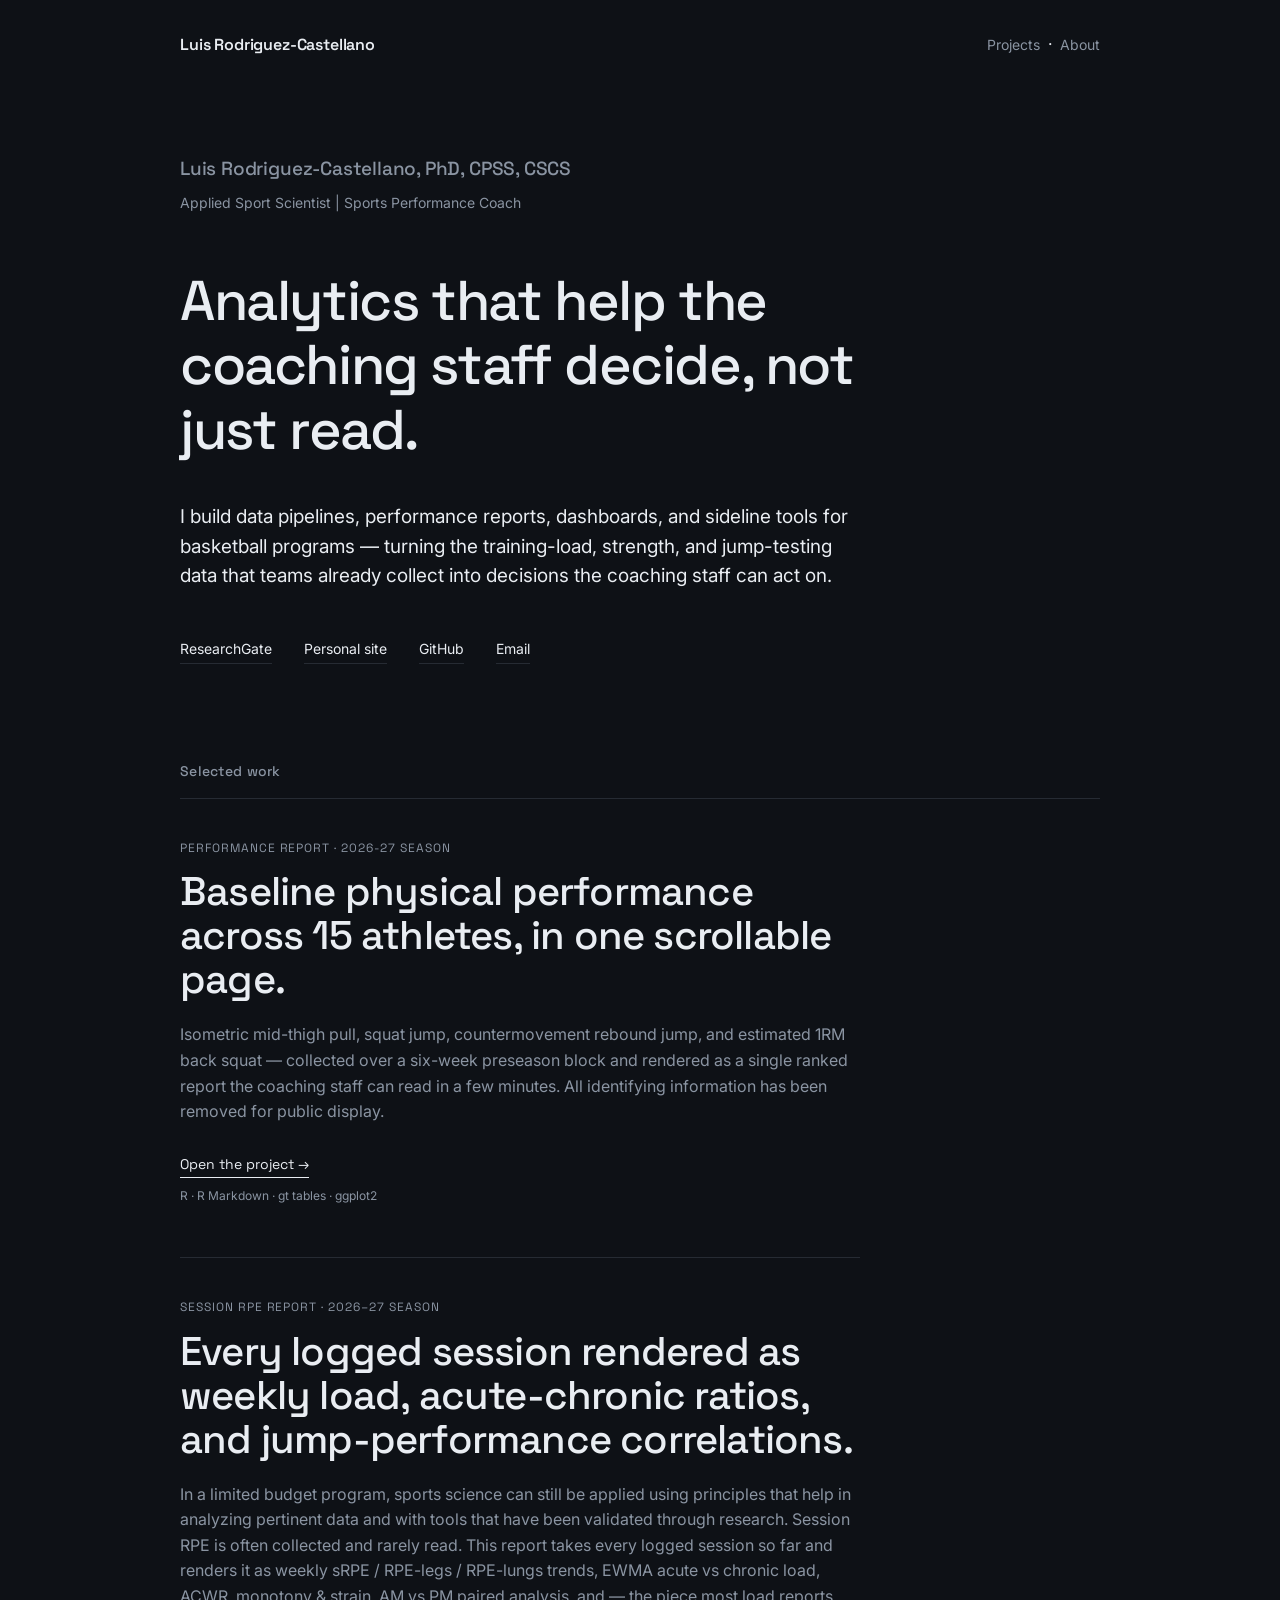
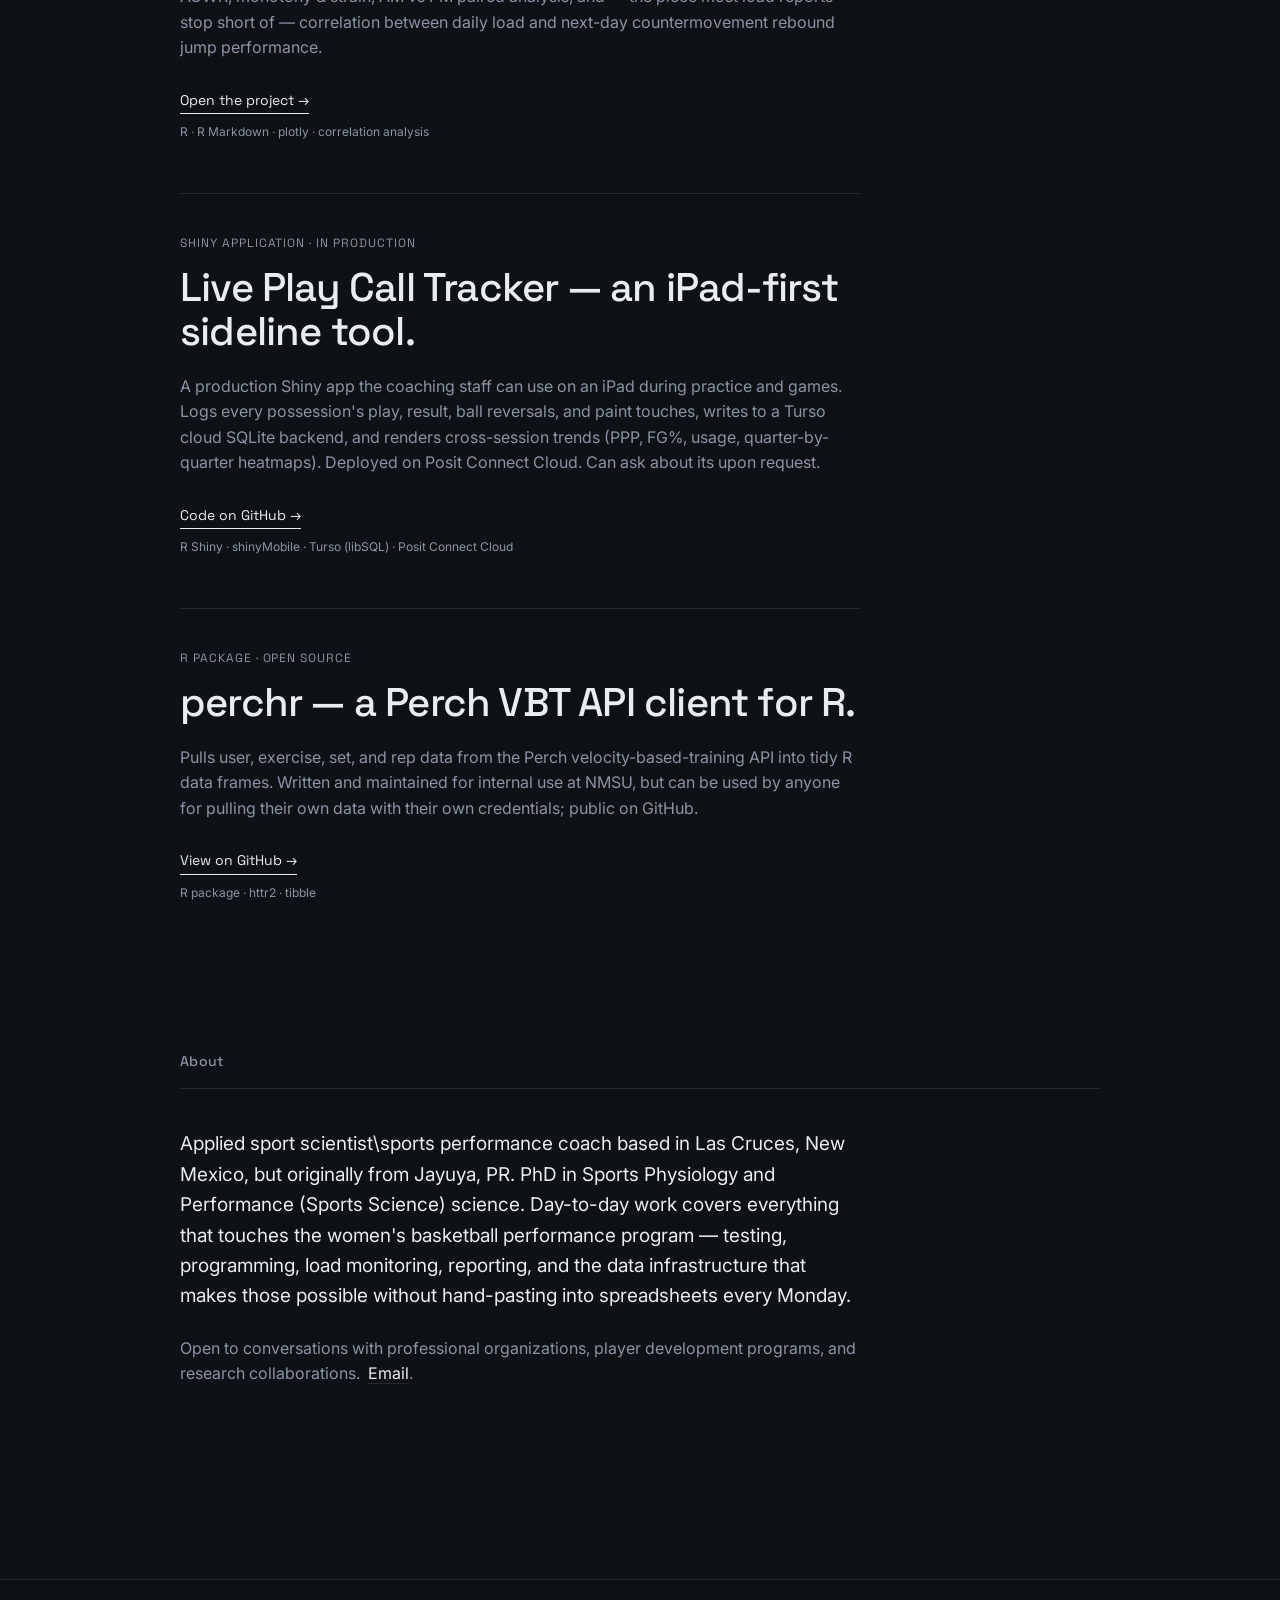
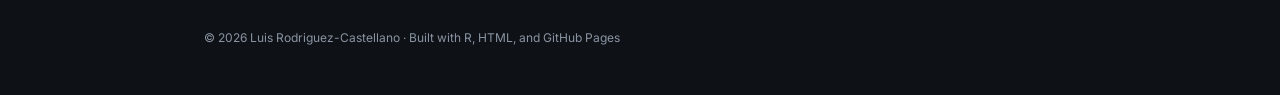
==== index.html @ 2b16f15e "Initial portfolio release" ====
<!DOCTYPE html>
<html lang="en">
<head>
  <meta charset="UTF-8">
  <meta name="viewport" content="width=device-width, initial-scale=1.0">
  <title>Luis Rodriguez-Castellano, PhD, CPSS, CSCS — Applied Sport Scientist | Sports Performance Coach</title>
  <meta name="description" content="Analytics work for basketball programs — performance reporting, training-load pipelines, and sideline decision tools.">
  <link rel="preconnect" href="https://fonts.googleapis.com">
  <link rel="preconnect" href="https://fonts.gstatic.com" crossorigin>
  <link href="https://fonts.googleapis.com/css2?family=Inter:wght@400;500;600&family=Space+Grotesk:wght@400;500;600&display=swap" rel="stylesheet">
  <link rel="stylesheet" href="assets/css/portfolio.css">
</head>
<body>

<header class="container nav">
  <div class="nav-row">
    <a href="/" class="nav-mark">Luis Rodriguez-Castellano</a>
    <nav aria-label="Primary">
      <a href="#projects" class="nav-back">Projects</a>
      &nbsp;·&nbsp;
      <a href="#about" class="nav-back">About</a>
    </nav>
  </div>
</header>

<section class="container hero">
  <h1 class="hero-name">Luis Rodriguez-Castellano, PhD, CPSS, CSCS</h1>
  <p class="hero-role">Applied Sport Scientist | Sports Performance Coach</p>

  <p class="hero-statement">
    Analytics that help the coaching staff decide, not just read.
  </p>

  <p class="hero-lede">
    I build data pipelines, performance reports, dashboards, and sideline tools for
    basketball programs — turning the training-load, strength, and
    jump-testing data that teams already collect into decisions the
    coaching staff can act on.
  </p>

  <div class="hero-meta">
    <a href="https://www.researchgate.net/profile/Luis-Rodriguez-Castellano/research">ResearchGate</a>
    <a href="https://drcoachluisrodriguez.wixsite.com/dr--luis-rodriguez-c">Personal site</a>
    <a href="https://github.com/LuisRodCast">GitHub</a>
    <a href="mailto:drluisrod.perfscience@gmail.com">Email</a>
  </div>
</section>

<section id="projects" class="container body-section">
  <h2 class="section-head">Selected work</h2>

  <article class="project">
    <p class="project-type">Performance Report · 2026-27 Season</p>
    <h3 class="project-title">Baseline physical performance across 15 athletes, in one scrollable page.</h3>
    <p class="project-sub">
      Isometric mid-thigh pull, squat jump, countermovement rebound jump,
      and estimated 1RM back squat — collected over a six-week preseason
      block and rendered as a single ranked report the coaching staff can
      read in a few minutes. All identifying information has been removed
      for public display.
    </p>
    <a href="performance/" class="project-link">Open the project →</a>
    <p class="project-aside">R · R Markdown · gt tables · ggplot2</p>
  </article>

  <article class="project">
    <p class="project-type">Session RPE Report · 2026–27 Season</p>
    <h3 class="project-title">Every logged session rendered as weekly load, acute-chronic ratios, and jump-performance correlations.</h3>
    <p class="project-sub">
      In a limited budget program, sports science can still be applied using 
      principles that help in analyzing pertinent data and with tools that 
      have been validated through research. Session RPE is often collected and 
      rarely read. This report takes every logged session so far and renders it 
      as weekly sRPE / RPE-legs / RPE-lungs trends, EWMA acute vs chronic load, 
      ACWR, monotony & strain, AM vs PM paired analysis, and — the piece most 
      load reports stop short of — correlation between daily load and next-day
      countermovement rebound jump performance.
    </p>
    <a href="srpe/" class="project-link">Open the project →</a>
    <p class="project-aside">R · R Markdown · plotly · correlation analysis</p>
  </article>

  <article class="project">
    <p class="project-type">Shiny Application · In production</p>
    <h3 class="project-title">Live Play Call Tracker — an iPad-first sideline tool.</h3>
    <p class="project-sub">
      A production Shiny app the coaching staff can use on an iPad during
      practice and games. Logs every possession's play, result, ball reversals, and
      paint touches, writes to a Turso cloud SQLite backend, and renders
      cross-session trends (PPP, FG%, usage, quarter-by-quarter heatmaps). Deployed
      on Posit Connect Cloud. Can ask about its upon request. 
    </p>
    <a href="https://github.com/LuisRodCast" class="project-link">Code on GitHub →</a>
    <p class="project-aside">R Shiny · shinyMobile · Turso (libSQL) · Posit Connect Cloud</p>
  </article>

  <article class="project">
    <p class="project-type">R Package · Open source</p>
    <h3 class="project-title">perchr — a Perch VBT API client for R.</h3>
    <p class="project-sub">
      Pulls user, exercise, set, and rep data from the Perch
      velocity-based-training API into tidy R data frames. Written and
      maintained for internal use at NMSU, but can be used by anyone for 
      pulling their own data with their own credentials; public on GitHub.
    </p>
    <a href="https://github.com/LuisRodCast/perchr" class="project-link">View on GitHub →</a>
    <p class="project-aside">R package · httr2 · tibble</p>
  </article>
</section>

<section id="about" class="container body-section">
  <h2 class="section-head">About</h2>

  <div class="col">
    <p style="font-size:var(--fs-lg); line-height:1.6; color:var(--text); margin:0 0 24px 0;">
      Applied sport scientist\sports performance coach based in Las Cruces, New Mexico, 
      but originally from Jayuya, PR. PhD in Sports Physiology and Performance (Sports Science)
      science. Day-to-day work covers everything that touches the women's
      basketball performance program — testing, programming, load
      monitoring, reporting, and the data infrastructure that makes those
      possible without hand-pasting into spreadsheets every Monday.
    </p>
    <p style="color:var(--text-muted); margin:0;">
      Open to conversations with professional organizations, player
      development programs, and research collaborations.
      &nbsp;<a href="mailto:drluisrod.perfscience@gmail.com" style="color:var(--text); border-bottom:1px solid var(--rule); text-decoration:none;">Email</a>.
    </p>
  </div>
</section>

<footer class="site-foot">
  <div class="container">
    <p>© 2026 Luis Rodriguez-Castellano · Built with R, HTML, and GitHub Pages</p>
  </div>
</footer>

</body>
</html>
---- assets/css/portfolio.css ----
/* =========================================================================
   portfolio.css
   Shared styles. Loaded by index.html and every project story page.
   ========================================================================= */

:root {
  --ink:        #0E1116;
  --surface:    #171B22;
  --rule:       #262B33;
  --text:       #E9EDF2;
  --text-muted: #8A94A2;
  --accent:     #FF5B20;

  --radius:     4px;
  --gutter:     24px;
  --max-text:   680px;
  --max-wide:   920px;

  --fs-xs:      12px;
  --fs-sm:      14px;
  --fs-base:    16px;
  --fs-lg:      19px;
  --fs-xl:      28px;
  --fs-2xl:     40px;
  --fs-3xl:     56px;
  --fs-4xl:     72px;
}

@media (max-width: 640px) {
  :root {
    --fs-xl:      22px;
    --fs-2xl:     32px;
    --fs-3xl:     40px;
    --fs-4xl:     48px;
  }
}

/* ---------------------------------------------------------------- Reset */

*, *::before, *::after { box-sizing: border-box; }
html { -webkit-text-size-adjust: 100%; }
body {
  margin: 0;
  padding: 0;
  background: var(--ink);
  color: var(--text);
  font-family: 'Inter', -apple-system, BlinkMacSystemFont, 'Segoe UI', sans-serif;
  font-size: var(--fs-base);
  line-height: 1.6;
  -webkit-font-smoothing: antialiased;
  text-rendering: optimizeLegibility;
}

/* ------------------------------------------------------------- Container */

.container {
  max-width: var(--max-wide);
  margin: 0 auto;
  padding: 0 var(--gutter);
}

.col {
  max-width: var(--max-text);
}

/* --------------------------------------------------------------- Nav bar */

.nav {
  padding: 32px 0 64px 0;
}
.nav-row {
  display: flex;
  align-items: baseline;
  justify-content: space-between;
  gap: 24px;
  flex-wrap: wrap;
}
.nav-mark {
  font-family: 'Space Grotesk', sans-serif;
  font-weight: 600;
  font-size: var(--fs-base);
  letter-spacing: -0.01em;
  color: var(--text);
  text-decoration: none;
}
.nav-mark:hover { color: var(--accent); }
.nav-back {
  font-size: var(--fs-sm);
  color: var(--text-muted);
  text-decoration: none;
}
.nav-back:hover { color: var(--text); }

/* ----------------------------------------------------------------- Hero */

.hero {
  padding: 32px 0 96px 0;
}

h1.hero-name {
  font-family: 'Space Grotesk', sans-serif;
  font-weight: 500;
  font-size: var(--fs-lg);
  letter-spacing: -0.01em;
  color: var(--text-muted);
  margin: 0 0 8px 0;
}

p.hero-role {
  font-size: var(--fs-sm);
  color: var(--text-muted);
  margin: 0 0 56px 0;
  line-height: 1.5;
}

.hero-statement {
  font-family: 'Space Grotesk', sans-serif;
  font-weight: 500;
  font-size: var(--fs-3xl);
  line-height: 1.15;
  letter-spacing: -0.025em;
  color: var(--text);
  margin: 0 0 40px 0;
  max-width: 20ch;
}

.hero-lede {
  font-size: var(--fs-lg);
  line-height: 1.55;
  color: var(--text);
  max-width: var(--max-text);
  margin: 0 0 48px 0;
}

.hero-meta {
  display: flex;
  gap: 32px;
  flex-wrap: wrap;
  font-size: var(--fs-sm);
  color: var(--text-muted);
}
.hero-meta a {
  color: var(--text);
  text-decoration: none;
  border-bottom: 1px solid var(--rule);
  padding-bottom: 2px;
  transition: border-color 150ms;
}
.hero-meta a:hover {
  border-bottom-color: var(--text);
}

/* ------------------------------------------------------------- Sections */

section.body-section {
  padding: 0 0 96px 0;
}

h2.section-head {
  font-family: 'Space Grotesk', sans-serif;
  font-weight: 500;
  font-size: var(--fs-sm);
  letter-spacing: 0.02em;
  color: var(--text-muted);
  margin: 0 0 40px 0;
  padding-bottom: 16px;
  border-bottom: 1px solid var(--rule);
}

/* ------------------------------------------------------------ Project list */

/* Projects are article-sections, not cards. Separated by hairline rules. */
.project {
  padding: 40px 0;
  border-top: 1px solid var(--rule);
  max-width: var(--max-text);
}
.project:first-of-type { border-top: none; padding-top: 0; }

.project-type {
  font-family: 'Space Grotesk', sans-serif;
  font-size: var(--fs-xs);
  letter-spacing: 0.08em;
  text-transform: uppercase;
  color: var(--text-muted);
  margin: 0 0 12px 0;
}

h3.project-title {
  font-family: 'Space Grotesk', sans-serif;
  font-weight: 500;
  font-size: var(--fs-2xl);
  letter-spacing: -0.02em;
  line-height: 1.1;
  color: var(--text);
  margin: 0 0 20px 0;
}

.project-sub {
  font-size: var(--fs-base);
  color: var(--text-muted);
  margin: 0 0 20px 0;
  line-height: 1.6;
}

.project-link {
  display: inline-block;
  font-family: 'Space Grotesk', sans-serif;
  font-size: var(--fs-sm);
  color: var(--text);
  text-decoration: none;
  margin-top: 8px;
  padding-bottom: 2px;
  border-bottom: 1px solid var(--text);
  transition: color 150ms;
}
.project-link:hover { color: var(--accent); border-bottom-color: var(--accent); }

.project-aside {
  font-size: var(--fs-xs);
  color: var(--text-muted);
  margin-top: 8px;
}

/* --------------------------------------------------------- Story page body */

.story-eyebrow {
  font-family: 'Space Grotesk', sans-serif;
  font-size: var(--fs-xs);
  letter-spacing: 0.08em;
  text-transform: uppercase;
  color: var(--text-muted);
  margin: 0 0 20px 0;
}

h1.story-head {
  font-family: 'Space Grotesk', sans-serif;
  font-weight: 500;
  font-size: var(--fs-3xl);
  letter-spacing: -0.025em;
  line-height: 1.1;
  color: var(--text);
  margin: 0 0 32px 0;
  max-width: 18ch;
}

.story-lede {
  font-size: var(--fs-lg);
  line-height: 1.55;
  color: var(--text);
  max-width: var(--max-text);
  margin: 0 0 56px 0;
}

.story-body h2 {
  font-family: 'Space Grotesk', sans-serif;
  font-weight: 500;
  font-size: var(--fs-sm);
  letter-spacing: 0.02em;
  color: var(--text-muted);
  margin: 48px 0 16px 0;
}

.story-body p {
  font-size: var(--fs-base);
  color: var(--text);
  margin: 0 0 20px 0;
  max-width: var(--max-text);
  line-height: 1.7;
}

.story-body ul {
  list-style: none;
  padding: 0;
  margin: 0 0 20px 0;
  max-width: var(--max-text);
  border-top: 1px solid var(--rule);
}
.story-body ul li {
  padding: 14px 0;
  border-bottom: 1px solid var(--rule);
  font-size: var(--fs-base);
  color: var(--text);
  display: flex;
  gap: 20px;
}
.story-body ul li strong {
  font-family: 'Space Grotesk', sans-serif;
  font-weight: 500;
  color: var(--text);
  min-width: 180px;
  flex-shrink: 0;
}
.story-body ul li span {
  color: var(--text-muted);
}

/* ------------------------------------------------------------------ CTA */

/* The one color moment per page. */
.cta-row {
  margin: 72px 0 0 0;
  display: flex;
  flex-direction: column;
  gap: 16px;
  align-items: flex-start;
}

a.cta {
  display: inline-flex;
  align-items: center;
  gap: 16px;
  padding: 20px 28px;
  background: var(--accent);
  color: #0E1116;
  text-decoration: none;
  font-family: 'Space Grotesk', sans-serif;
  font-weight: 600;
  font-size: var(--fs-base);
  letter-spacing: -0.005em;
  border-radius: var(--radius);
  transition: transform 150ms, box-shadow 150ms;
}
a.cta:hover {
  transform: translateY(-1px);
  box-shadow: 0 8px 24px rgba(255, 91, 32, 0.25);
}
a.cta .cta-caret {
  font-family: 'Space Grotesk', sans-serif;
  font-weight: 400;
}

.cta-note {
  font-size: var(--fs-xs);
  color: var(--text-muted);
}

/* ------------------------------------------------------------------- Foot */

footer.site-foot {
  border-top: 1px solid var(--rule);
  padding: 48px 0;
  margin-top: 96px;
}
footer.site-foot p {
  font-size: var(--fs-xs);
  color: var(--text-muted);
  margin: 0;
}

/* ----------------------------------------------------- Reduced motion */

@media (prefers-reduced-motion: reduce) {
  * { transition: none !important; }
  a.cta:hover { transform: none; }
}

/* ------------------------------------------------- Focus (keyboard a11y) */

a:focus-visible, button:focus-visible {
  outline: 2px solid var(--accent);
  outline-offset: 4px;
}
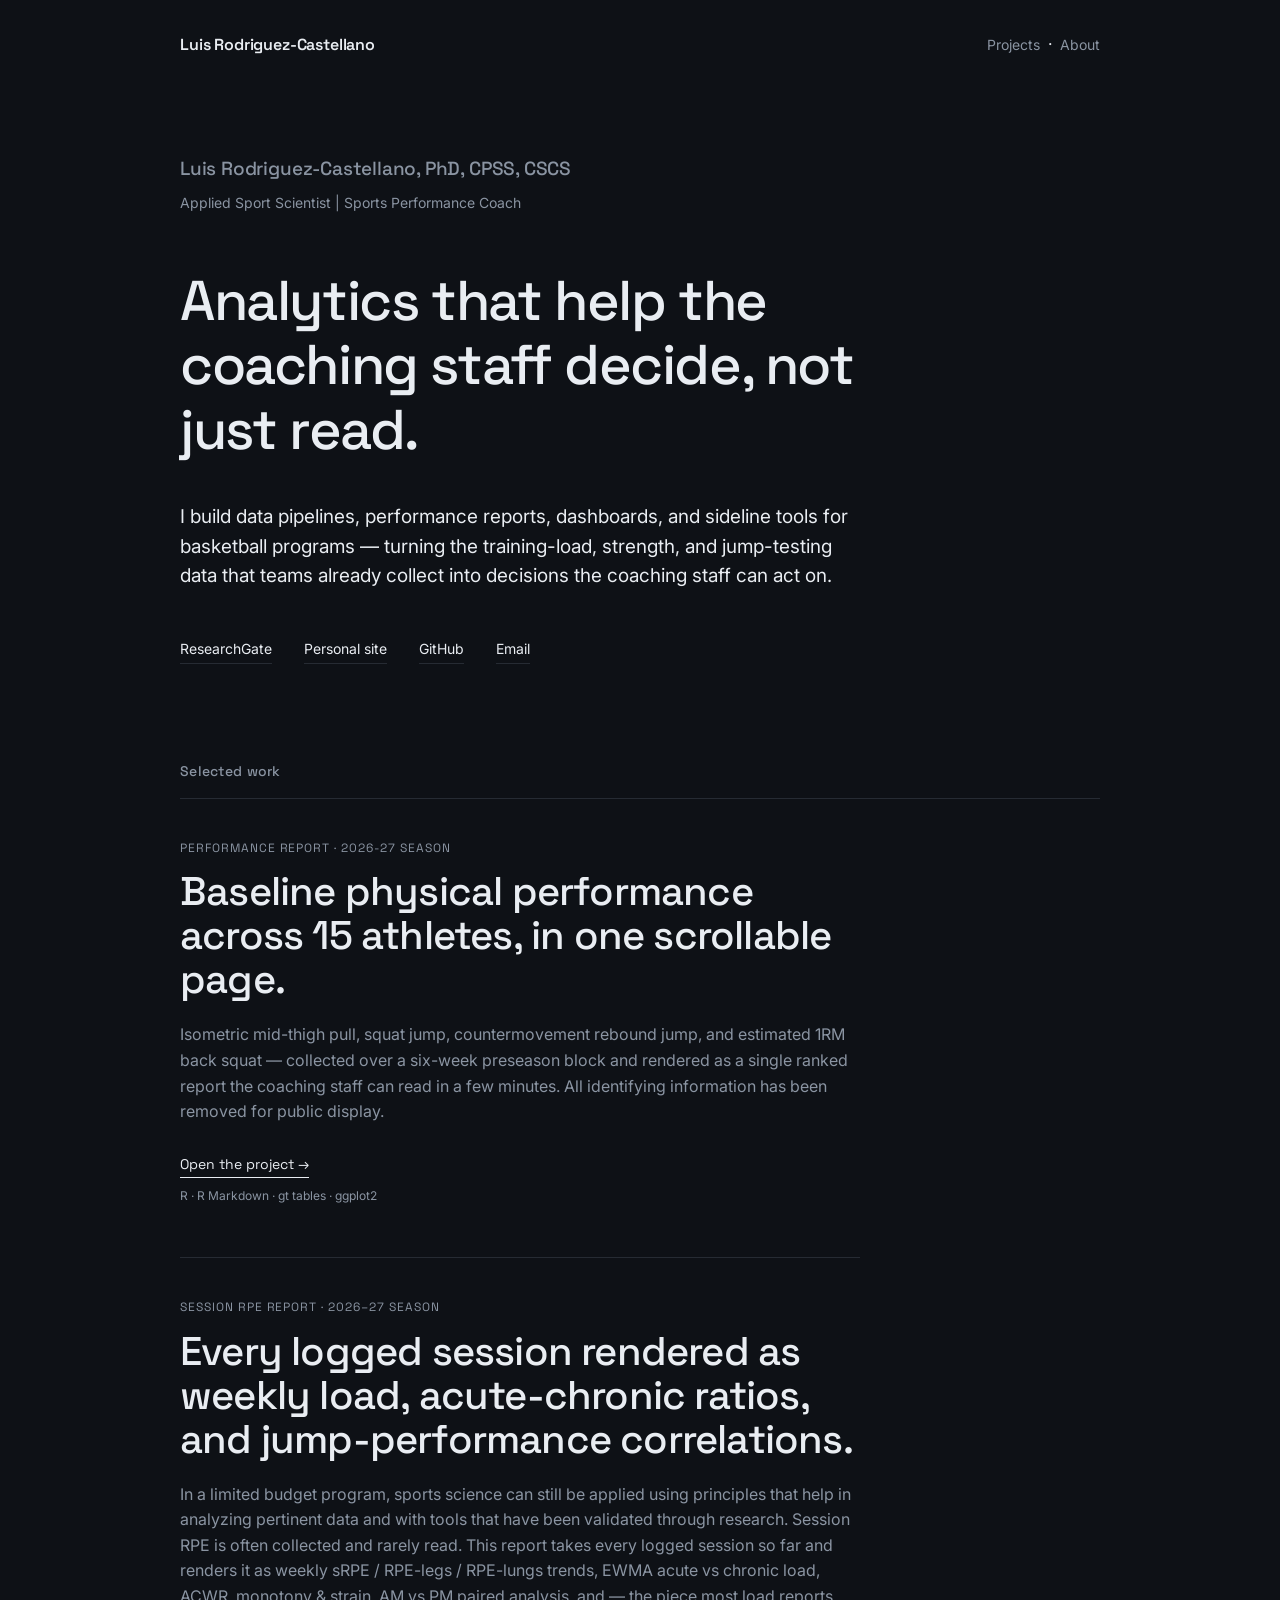
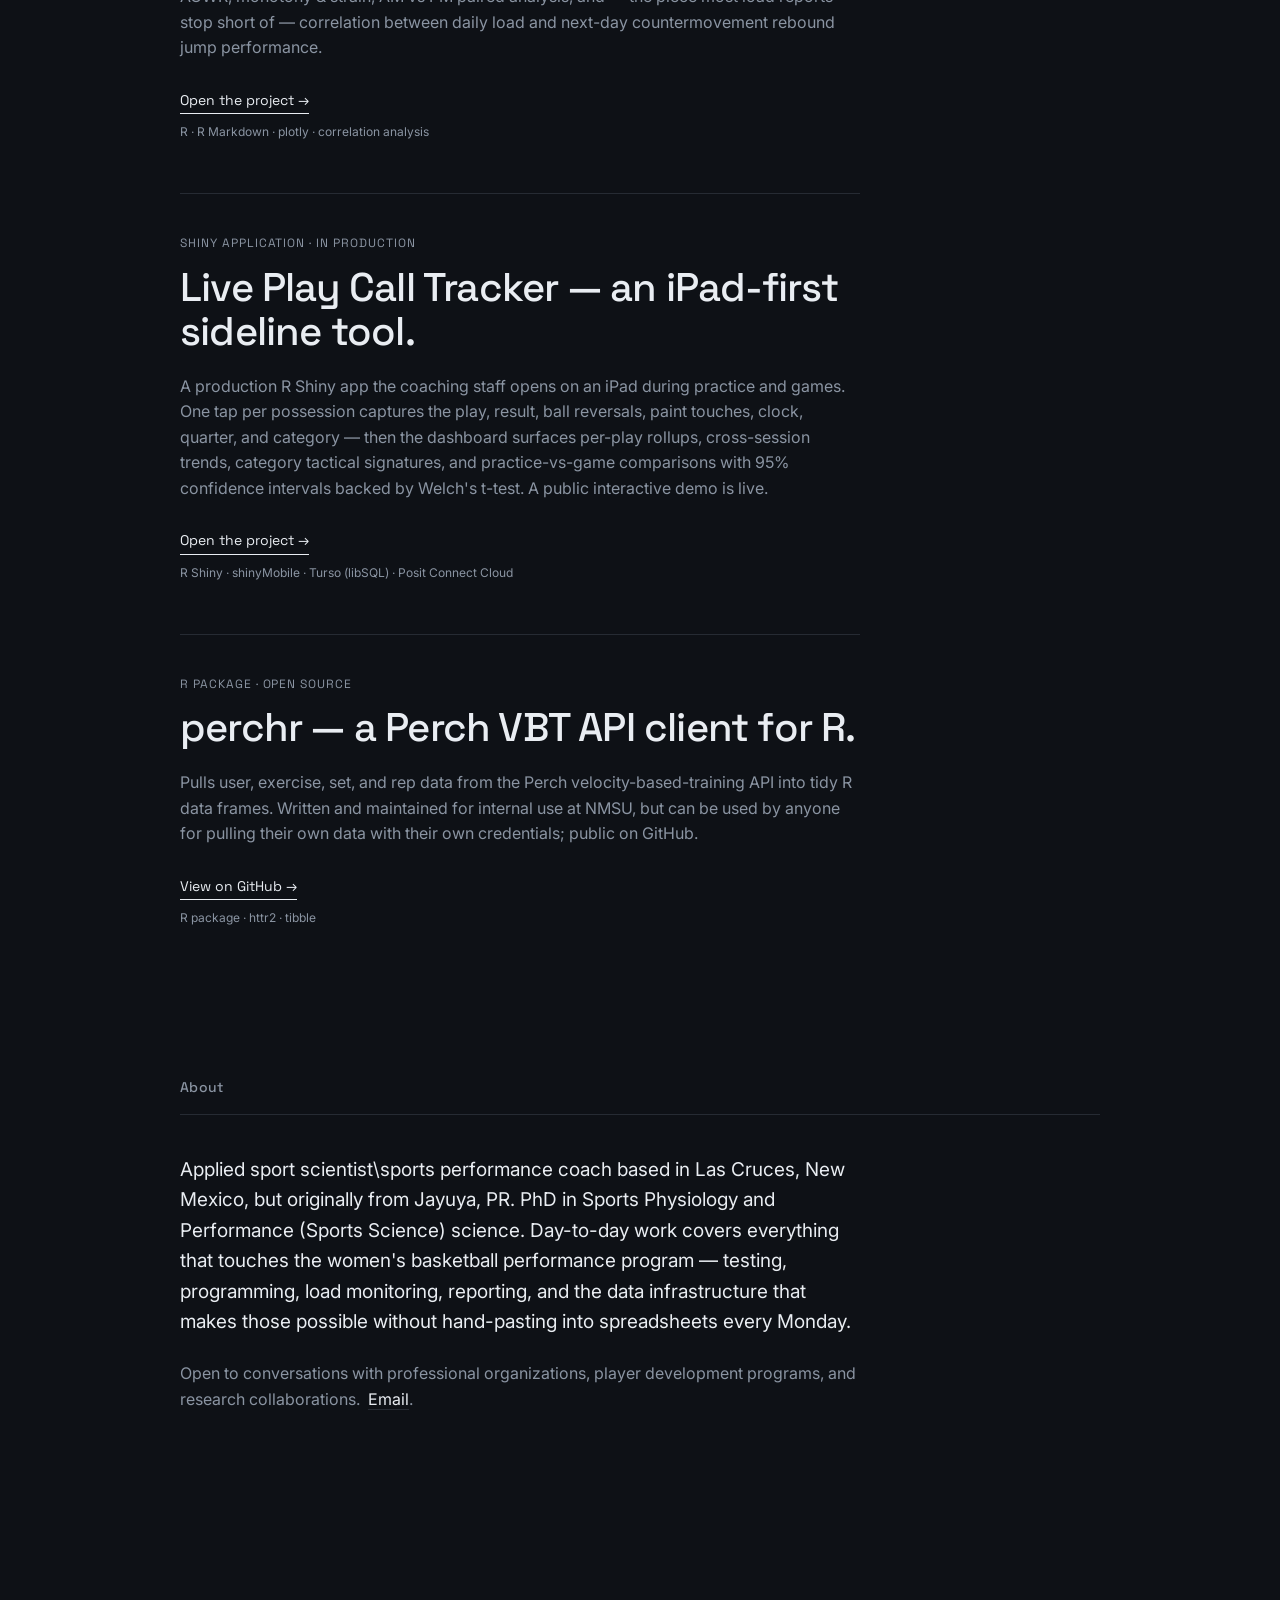
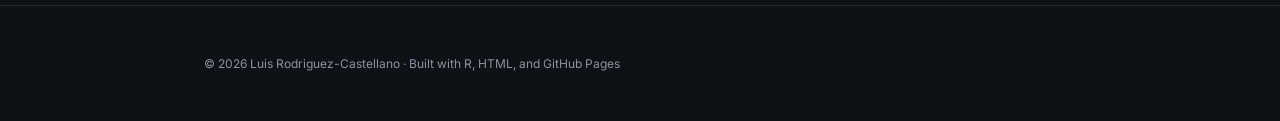
==== commit 3efce537: "Add Play Call Tracker story page with live demo CTA" ====
--- a/index.html
+++ b/index.html
@@ -84,13 +84,15 @@
     <p class="project-type">Shiny Application · In production</p>
     <h3 class="project-title">Live Play Call Tracker — an iPad-first sideline tool.</h3>
     <p class="project-sub">
-      A production Shiny app the coaching staff can use on an iPad during
-      practice and games. Logs every possession's play, result, ball reversals, and
-      paint touches, writes to a Turso cloud SQLite backend, and renders
-      cross-session trends (PPP, FG%, usage, quarter-by-quarter heatmaps). Deployed
-      on Posit Connect Cloud. Can ask about its upon request. 
+      A production R Shiny app the coaching staff opens on an iPad
+      during practice and games. One tap per possession captures the
+      play, result, ball reversals, paint touches, clock, quarter, and
+      category — then the dashboard surfaces per-play rollups,
+      cross-session trends, category tactical signatures, and
+      practice-vs-game comparisons with 95% confidence intervals
+      backed by Welch's t-test. A public interactive demo is live.
     </p>
-    <a href="https://github.com/LuisRodCast" class="project-link">Code on GitHub →</a>
+    <a href="playcall-tracker/" class="project-link">Open the project →</a>
     <p class="project-aside">R Shiny · shinyMobile · Turso (libSQL) · Posit Connect Cloud</p>
   </article>
 
